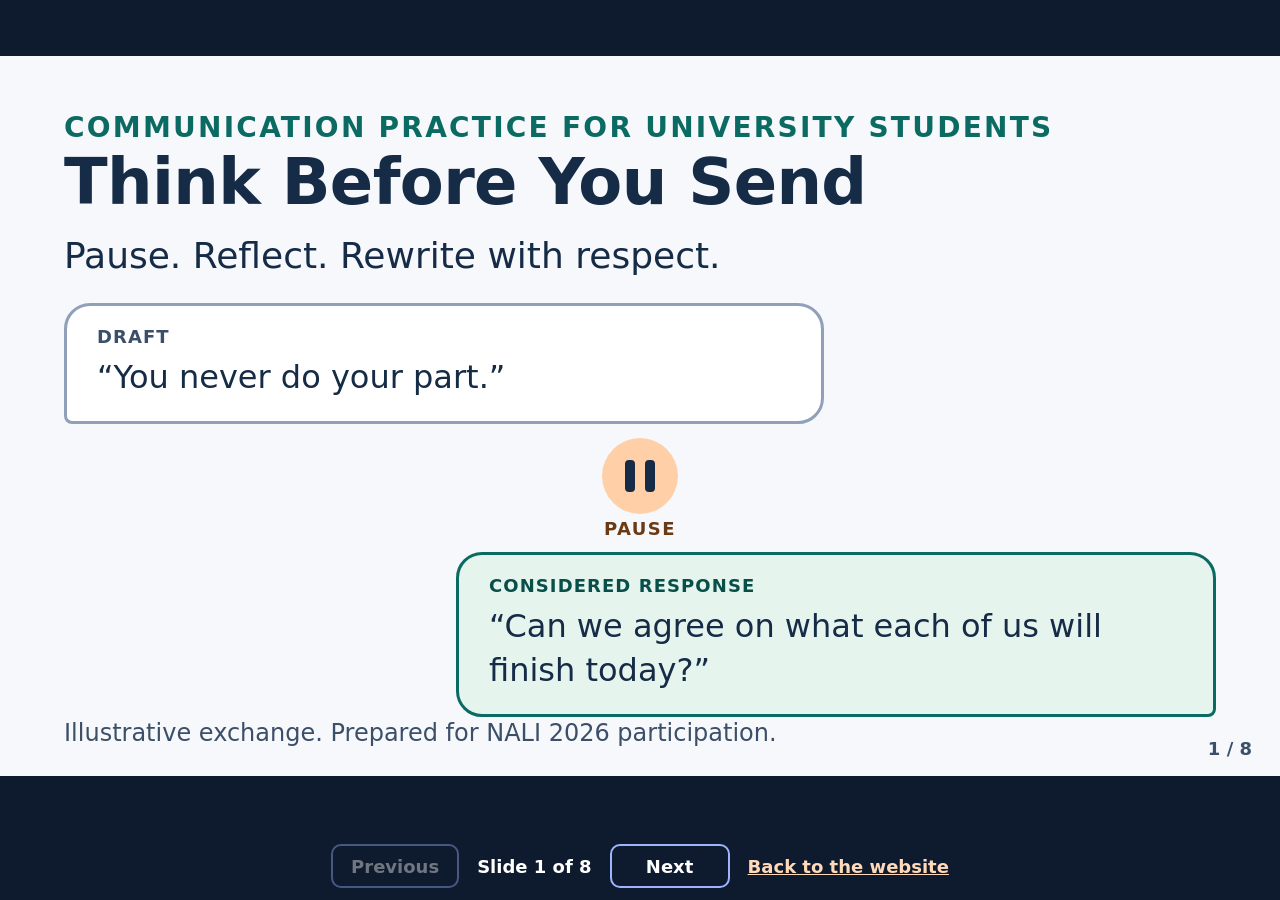
==== docs/presentation/index.html @ 8d7b40f0 "Redesign site for NALI 2026 and add browser presentation - New page structure: hero, checker, learni" ====
<!doctype html>
<html lang="en">
<head>
<meta charset="utf-8">
<meta name="viewport" content="width=device-width, initial-scale=1">
<title>Think Before You Send: NALI 2026 presentation</title>
<meta name="description" content="Eight-slide presentation: a communication practice tool for university students.">
<link rel="stylesheet" href="presentation.css">
</head>
<body>
<div class="deck">
  <div class="viewport">
    <div class="canvas" id="canvas">

      <section class="slide" aria-roledescription="slide" aria-label="Slide 1 of 8: Think Before You Send">
        <p class="kicker">Communication practice for university students</p>
        <h1>Think Before You Send</h1>
        <p style="font-size:36px;margin:12px 0 22px">Pause. Reflect. Rewrite with respect.</p>
        <div class="msg msg--draft"><small>Draft</small>&ldquo;You never do your part.&rdquo;</div>
        <div class="pause" style="align-self:center"><span class="ic"><i></i><i></i></span><b>Pause</b></div>
        <div class="msg msg--rev"><small>Considered response</small>&ldquo;Can we agree on what each of us will finish today?&rdquo;</div>
        <p class="foot">Illustrative exchange. Prepared for NALI 2026 participation.</p>
        <span class="num">1 / 8</span>
      </section>

      <section class="slide" aria-roledescription="slide" aria-label="Slide 2 of 8: The learning opportunity is before sending" hidden>
        <h2>The learning opportunity is before sending</h2>
        <div class="scenes">
          <div class="scene scene--main"><h3>Group assignment</h3><p>&ldquo;You never do your part.&rdquo; A real concern can become a personal attack.</p></div>
          <div class="scene"><h3>Peer feedback</h3><p>A warning alone does not say how to respond differently.</p></div>
          <div class="scene"><h3>Online discussion</h3><p>Reflection and revision can become a classroom activity.</p></div>
        </div>
        <p><strong>Design question:</strong> how can a wording check support learning?</p>
        <span class="num">2 / 8</span>
      </section>

      <section class="slide" aria-roledescription="slide" aria-label="Slide 3 of 8: The student does the thinking and rewriting" hidden>
        <h2>The student does the thinking and rewriting</h2>
        <div class="flow">
          <div class="step step--1"><b>Pause</b><span>Write a draft</span></div>
          <div class="step step--2"><b>Reflect</b><span>Review feedback</span></div>
          <div class="step step--3"><b>Rewrite</b><span>Your own words</span></div>
          <div class="step"><b>Recheck</b><span>Review and decide</span></div>
        </div>
        <div class="roles">
          <div class="role role--ai"><b>AI</b>offers suggestions</div>
          <div class="role role--stu"><b>Student</b>decides and writes</div>
          <div class="role role--edu"><b>Educator</b>guides discussion</div>
        </div>
        <p class="foot">Intended skills: awareness, perspective-taking, self-regulation, constructive communication.</p>
        <span class="num">3 / 8</span>
      </section>

      <section class="slide" aria-roledescription="slide" aria-label="Slide 4 of 8: Keep the concern, change the approach" hidden>
        <h2 style="margin-bottom:14px">Keep the concern. Change the approach.</h2>
        <p style="font-size:26px;margin-bottom:16px"><strong>Situation:</strong> a teammate missed an agreed deadline.</p>
        <div class="cmp">
          <div class="card">
            <h3>Draft</h3>
            <p class="q">&ldquo;You are such an idiot. You never do your part.&rdquo;</p>
            <p class="refl"><strong>Reflect:</strong> What happened? How do I feel? What do I need next?</p>
          </div>
          <div class="card card--rev">
            <h3>Possible student revision</h3>
            <p class="q">&ldquo;<mark>I'm frustrated<sup>A</sup></mark> that <mark>the slides aren't ready<sup>B</sup></mark> because our deadline is tomorrow. <mark>Can you send your section by 6 pm, or tell us what help you need?<sup>C</sup></mark>&rdquo;</p>
            <p class="legend">A feeling &middot; B situation &middot; C request</p>
          </div>
        </div>
        <p class="foot">Prepared teaching example; not participant data or a live AI response. <a href="../#try">Open the checker</a></p>
        <span class="num">4 / 8</span>
      </section>

      <section class="slide" aria-roledescription="slide" aria-label="Slide 5 of 8: Local checking, optional AI coaching" hidden>
        <h2 style="margin-bottom:18px">Local checking, optional AI coaching</h2>
        <div class="arch">
          <div class="zone zone--local">
            <h3>In your browser: local processing</h3>
            <div class="chips">
              <div class="chip">English draft<small>up to 500 characters</small></div><span class="arr" aria-hidden="true">&darr;</span>
              <div class="chip">Local classifier<small>TF-IDF + logistic regression</small></div><span class="arr" aria-hidden="true">&darr;</span>
              <div class="chip">Feedback and local tips</div>
            </div>
            <div class="static">GitHub Pages sends the website and model files. Not a draft upload.</div>
          </div>
          <div class="gap"><span>You choose</span><div class="dash"></div><span>checked draft sent</span></div>
          <div class="zone zone--ext">
            <h3>Only after a coaching request</h3>
            <div class="chips">
              <div class="chip">Cloudflare Worker<small>keeps the API key secret</small></div><span class="arr" aria-hidden="true">&darr;</span>
              <div class="chip">OpenRouter<small>passes the request on</small></div><span class="arr" aria-hidden="true">&darr;</span>
              <div class="chip">Model provider<small>returns suggestions</small></div>
            </div>
          </div>
        </div>
        <p class="note"><strong>You choose whether to request coaching.</strong> Their data-handling policies apply to requested coaching.</p>
        <span class="num">5 / 8</span>
      </section>

      <section class="slide" aria-roledescription="slide" aria-label="Slide 6 of 8: What is measured, and what is not" hidden>
        <h2 style="margin-bottom:18px">What is measured, and what is not</h2>
        <div class="evid">
          <div>
            <p class="kicker" style="margin-bottom:8px">Reported technical evaluation</p>
            <table>
              <thead><tr><th>Held-out comments</th><th>Precision</th><th>Recall</th></tr></thead>
              <tbody><tr><td class="n">97,320</td><td class="n">0.60</td><td class="n">0.53</td></tr></tbody>
            </table>
            <p class="src">At the recorded decision threshold; Civil Comments proxy labels. Source: detector README, project repository. Not reproduced for this deck.</p>
          </div>
          <div class="nm">
            <h3>Not yet measured</h3>
            <ul>
              <li>Student learning gains</li>
              <li>Behaviour change</li>
              <li>Fairness across groups</li>
            </ul>
            <p class="src" style="color:var(--warn-ink)">English prototype; private-chat and multilingual performance are unvalidated.</p>
          </div>
        </div>
        <span class="num">6 / 8</span>
      </section>

      <section class="slide" aria-roledescription="slide" aria-label="Slide 7 of 8: A classroom activity we can evaluate" hidden>
        <span class="badge">Proposed evaluation</span>
        <h2 style="margin-bottom:14px">A classroom activity we can evaluate</h2>
        <div class="strip">
          <div><b>2 min</b>Draft</div>
          <div><b>3 min</b>Review and revise</div>
          <div><b>3 min</b>Discuss</div>
          <div><b>2 min</b>Reflect</div>
        </div>
        <div class="two">
          <div><h3>Human assessment</h3><p>Clarity &middot; respect &middot; perspective &middot; actionable request</p></div>
          <div><h3>Next study</h3><p>Local feedback versus local feedback plus AI coaching, then a later unassisted task.</p></div>
        </div>
        <p class="foot">Suggested teaching timings, not a tested intervention.</p>
        <span class="num">7 / 8</span>
      </section>

      <section class="slide" aria-roledescription="slide" aria-label="Slide 8 of 8: A practice space for thoughtful communication" hidden>
        <div class="close">
          <div>
            <h1>Notice the wording. Consider the person. Choose your words.</h1>
            <p class="url">https://drmurtadha.github.io/think-before-you-send/</p>
            <p>Try Think Before You Send</p>
            <p class="foot" style="margin-top:28px">Prepared for NALI 2026 participation</p>
          </div>
          <div class="qr"><img src="qr.svg" alt="QR code linking to https://drmurtadha.github.io/think-before-you-send/"></div>
        </div>
        <span class="num">8 / 8</span>
      </section>

    </div>
  </div>

  <nav class="controls" aria-label="Slide controls">
    <button type="button" id="prev">Previous</button>
    <span class="pos" id="pos" role="status" aria-live="polite">Slide 1 of 8</span>
    <button type="button" id="next">Next</button>
    <a href="../">Back to the website</a>
  </nav>
</div>
<script src="presentation.js"></script>
</body>
</html>
---- docs/presentation/presentation.css ----
/* Think Before You Send: 16:9 browser presentation (1280 x 720 design canvas, scaled to fit). */
:root {
  --paper: #F6F8FC; --surface: #FFFFFF; --ink: #152B46; --ink-soft: #3B4F68;
  --cobalt: #294BCC; --lagoon: #0B6B63; --apricot: #FFD0A8; --apricot-ink: #6B3A12;
  --border: #8FA0B8; --focus: #1F3AA3;
  --ok-bg: #E6F4EE; --warn-bg: #FFF4DB; --warn-border: #8A5A00; --warn-ink: #5C3B00;
  --info-bg: #EAF0FD;
  --head: Manrope, "Avenir Next", "Segoe UI", system-ui, -apple-system, Arial, sans-serif;
  --body: "Source Sans 3", "Source Sans Pro", "Segoe UI", system-ui, -apple-system, Arial, sans-serif;
}
* { box-sizing: border-box; }
html, body { margin: 0; height: 100%; background: #0E1B2E; color: var(--ink); font-family: var(--body); }
:focus-visible { outline: 4px solid var(--focus); outline-offset: 3px; border-radius: 6px; }
a { color: var(--cobalt); }

.deck { height: 100vh; display: grid; grid-template-rows: 1fr auto; }
.viewport { display: flex; align-items: center; justify-content: center; overflow: hidden; min-height: 0; }
.canvas { width: 1280px; height: 720px; flex: none; transform-origin: center center; transform: scale(var(--scale, 1)); }
.slide {
  width: 1280px; height: 720px; background: var(--paper); padding: 52px 64px; position: relative; overflow: hidden;
  display: flex; flex-direction: column;
}
.slide[hidden] { display: none; }
.slide h1, .slide h2 { font-family: var(--head); font-weight: 800; margin: 0; line-height: 1.12; letter-spacing: -0.01em; }
.slide h1 { font-size: 64px; }
.slide h2 { font-size: 44px; margin-bottom: 28px; }
.slide p, .slide li { font-size: 28px; line-height: 1.4; margin: 0; }
.kicker { font: 700 20px/1 var(--head); text-transform: uppercase; letter-spacing: .08em; color: var(--lagoon); margin-bottom: 16px; }
.slide .foot { margin-top: auto; font-size: 24px; color: var(--ink-soft); }
.num { position: absolute; right: 28px; bottom: 18px; font: 600 18px/1 var(--head); color: var(--ink-soft); }

/* message bubbles (the pause motif) */
.msg { border-radius: 26px; padding: 22px 30px; max-width: 760px; font-size: 32px; line-height: 1.35; }
.msg small { display: block; font: 700 18px/1 var(--head); text-transform: uppercase; letter-spacing: .06em; margin-bottom: 10px; }
.msg--draft { background: var(--surface); border: 3px solid var(--border); border-bottom-left-radius: 8px; }
.msg--draft small { color: var(--ink-soft); }
.msg--rev { background: var(--ok-bg); border: 3px solid var(--lagoon); border-bottom-right-radius: 8px; margin-left: auto; }
.msg--rev small { color: #084F49; }
.pause { display: flex; flex-direction: column; align-items: center; gap: 6px; margin: 14px 0; }
.pause span.ic { width: 76px; height: 76px; border-radius: 50%; background: var(--apricot); display: flex; align-items: center; justify-content: center; gap: 10px; }
.pause i { width: 10px; height: 32px; border-radius: 4px; background: var(--ink); }
.pause b { font: 700 18px/1 var(--head); letter-spacing: .08em; text-transform: uppercase; color: var(--apricot-ink); }

/* slide 2 */
.scenes { display: grid; grid-template-columns: 1.5fr 1fr; grid-template-rows: 1fr 1fr; gap: 20px; flex: 1; margin-bottom: 20px; }
.scene { background: var(--surface); border: 2px solid var(--border); border-radius: 18px; padding: 22px 26px; display: flex; flex-direction: column; justify-content: center; }
.scene--main { grid-row: 1 / span 2; background: var(--info-bg); border-color: var(--cobalt); }
.scene h3 { font: 800 22px/1.2 var(--head); text-transform: uppercase; letter-spacing: .05em; color: var(--lagoon); margin: 0 0 10px; }
.scene p { font-size: 28px; }
.scene--main p { font-size: 36px; }

/* slide 3 */
.flow { display: grid; grid-template-columns: repeat(4, 1fr); gap: 22px; margin: 18px 0 30px; }
.step { border: 3px solid var(--ink); border-radius: 20px; padding: 34px 24px; background: var(--surface); }
.step b { display: block; font: 800 44px/1.1 var(--head); margin-bottom: 8px; }
.step span { font-size: 28px; color: var(--ink-soft); }
.step--1 { background: var(--apricot); } .step--2 { background: var(--info-bg); } .step--3 { background: var(--ok-bg); border-color: var(--lagoon); }
.roles { display: grid; grid-template-columns: repeat(3, 1fr); gap: 22px; margin-bottom: 24px; }
.role { border: 3px dashed var(--border); border-radius: 18px; padding: 22px 24px; font-size: 32px; }
.role b { font-family: var(--head); display: block; font-size: 24px; margin-bottom: 4px; text-transform: uppercase; letter-spacing: .05em; color: var(--ink-soft); }
.role--ai { border-color: var(--cobalt); } .role--stu { border-color: var(--lagoon); border-style: solid; background: var(--ok-bg); } .role--edu { border-color: var(--lagoon); }

/* slide 4 */
.cmp { display: grid; grid-template-columns: 1fr 1fr; gap: 28px; flex: 1; }
.card { background: var(--surface); border: 3px solid var(--border); border-radius: 20px; padding: 24px 28px; }
.card--rev { background: var(--ok-bg); border-color: var(--lagoon); }
.card h3 { font: 800 20px/1 var(--head); text-transform: uppercase; letter-spacing: .06em; margin: 0 0 14px; color: var(--ink-soft); }
.card p.q { font-size: 32px; line-height: 1.4; }
mark { background: var(--apricot); color: var(--ink); padding: 0 6px; border-radius: 4px; }
mark sup { font: 800 18px var(--head); margin-left: 3px; }
.legend { font-size: 24px !important; margin-top: 16px; line-height: 1.5 !important; }
.refl { font-size: 26px; margin: 14px 0 0; color: var(--ink-soft); }

/* slide 5 */
.arch { display: grid; grid-template-columns: 1fr .2fr 1fr; align-items: stretch; gap: 0; flex: 1; margin-bottom: 14px; }
.zone { border-radius: 22px; padding: 18px 22px; display: flex; flex-direction: column; gap: 12px; }
.zone--local { background: var(--ok-bg); border: 3px dashed var(--lagoon); }
.zone--ext { background: var(--info-bg); border: 3px dashed var(--cobalt); }
.zone h3 { font: 800 26px/1.2 var(--head); margin: 0; }
.zone--local h3 { color: #084F49; } .zone--ext h3 { color: #1B2F7A; }
.chips { display: flex; flex-direction: column; align-items: stretch; gap: 6px; }
.chip { background: var(--surface); border: 3px solid var(--ink); border-radius: 14px; padding: 10px 16px; font: 700 26px/1.15 var(--head); text-align: left; }
.chip small { display: block; font: 500 20px/1.2 var(--body); color: var(--ink-soft); margin-top: 2px; }
.arr { font: 800 26px/1 var(--head); text-align: center; }
.gap { display: flex; flex-direction: column; justify-content: center; align-items: center; text-align: center; font: 700 20px/1.2 var(--head); color: #1B2F7A; padding: 0 8px; }
.gap .dash { width: 100%; border-top: 4px dashed var(--cobalt); margin: 8px 0; }
.static { background: var(--surface); border: 2px solid var(--border); border-radius: 12px; padding: 8px 14px; font-size: 21px; line-height: 1.3; color: var(--ink-soft); margin-top: auto; }
.note { font-size: 24px !important; }

/* slide 6 */
.evid { display: grid; grid-template-columns: 1fr 1fr; gap: 36px; flex: 1; }
.evid table { border-collapse: collapse; width: 100%; background: var(--surface); }
.evid th, .evid td { border: 2px solid var(--border); padding: 18px 18px; font-size: 28px; text-align: left; }
.evid th { background: var(--info-bg); font-family: var(--head); }
.evid td.n { font: 800 48px var(--head); padding-block: 26px; }
.nm { align-self: start; background: var(--warn-bg); border: 3px solid var(--warn-border); color: var(--warn-ink); border-radius: 18px; padding: 22px 26px; }
.nm h3 { font: 800 26px/1.2 var(--head); margin: 0 0 12px; }
.nm li { font-size: 28px; margin-bottom: 8px; }
.nm ul { margin: 0; padding-left: 28px; }
.src { font-size: 22px !important; color: var(--ink-soft); margin-top: 14px; line-height: 1.35 !important; }

/* slide 7 */
.strip { display: grid; grid-template-columns: repeat(4, 1fr); gap: 20px; margin: 10px 0 36px; }
.strip div { background: var(--surface); border: 3px solid var(--border); border-radius: 18px; padding: 28px 22px; font-size: 30px; }
.strip b { display: block; font: 800 60px/1.1 var(--head); margin-bottom: 6px; }
.badge { display: inline-block; font: 800 20px/1 var(--head); text-transform: uppercase; letter-spacing: .06em; background: var(--warn-bg); color: var(--warn-ink); border: 2px solid var(--warn-border); border-radius: 8px; padding: 8px 12px; margin-bottom: 16px; align-self: flex-start; }
.two { display: grid; grid-template-columns: 1fr 1fr; gap: 28px; }
.two h3 { font: 800 28px/1.2 var(--head); margin: 0 0 10px; }
.two p { font-size: 30px; }

/* slide 8 */
.close { display: grid; grid-template-columns: 1fr 340px; gap: 48px; align-items: center; flex: 1; }
.close h1 { font-size: 56px; }
.url { font: 700 30px/1.3 var(--head); color: var(--cobalt); word-break: break-all; margin: 34px 0 10px; }
.qr { width: 340px; height: 340px; background: #fff; border: 3px solid var(--border); border-radius: 18px; padding: 12px; }
.qr img { width: 100%; height: 100%; display: block; }

/* controls */
.controls {
  display: flex; align-items: center; justify-content: center; gap: 18px; padding: 12px 16px; background: #0E1B2E; color: #fff; font: 600 18px var(--head);
}
.controls button {
  font: 700 18px var(--head); min-height: 44px; min-width: 120px; padding: 8px 18px; border-radius: 10px; border: 2px solid #9DB4FF; background: transparent; color: #fff; cursor: pointer;
}
.controls button:hover:not(:disabled) { background: #1B2F7A; }
.controls button:disabled { opacity: .4; cursor: default; }
.controls a { color: #FFD9B8; }
.controls .pos { min-width: 90px; text-align: center; }

@media print {
  @page { size: 1280px 720px; margin: 0; }
  html, body { background: #fff; height: auto; }
  .deck { display: block; height: auto; }
  .viewport { display: block; overflow: visible; }
  .canvas { transform: none !important; width: 1280px; height: auto; }
  .slide, .slide[hidden] { display: flex !important; break-after: page; page-break-after: always; }
  .slide:last-child { break-after: auto; page-break-after: auto; }
  .controls { display: none !important; }
}
@media (prefers-reduced-motion: reduce) { * { transition: none !important; animation: none !important; } }
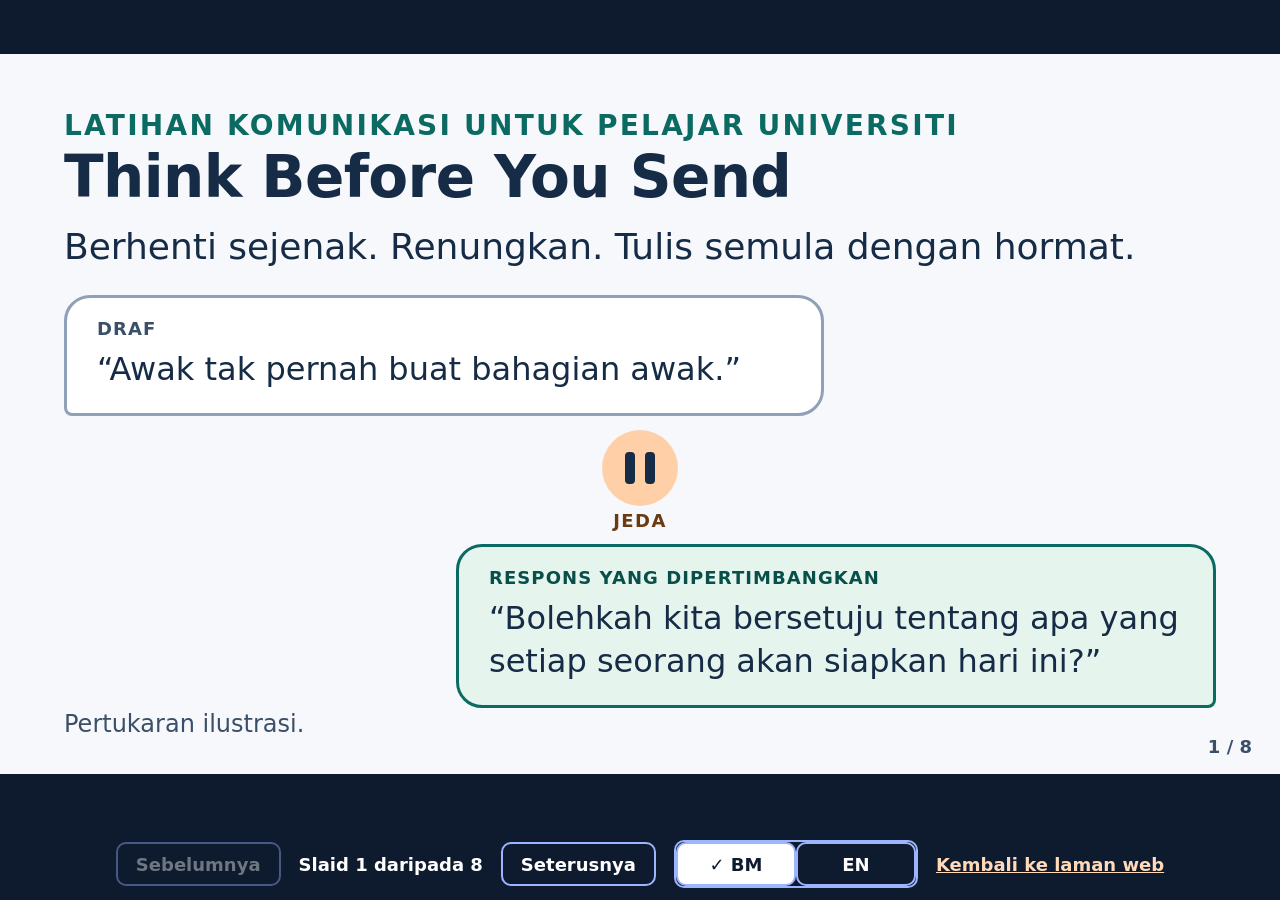
==== commit 0e455d2e: "Make the site and presentation bilingual (Bahasa Melayu and English) - One page and one central dict" ====
--- a/docs/presentation/index.html
+++ b/docs/presentation/index.html
@@ -1,10 +1,10 @@
 <!doctype html>
-<html lang="en">
+<html lang="ms-MY" data-title-key="meta.deck.title">
 <head>
 <meta charset="utf-8">
 <meta name="viewport" content="width=device-width, initial-scale=1">
-<title>Think Before You Send: NALI 2026 presentation</title>
-<meta name="description" content="Eight-slide presentation: a communication practice tool for university students.">
+<title>Think Before You Send: pembentangan NALI 2026</title>
+<meta name="description" content="Pembentangan lapan slaid: alat latihan komunikasi untuk pelajar universiti.">
 <link rel="stylesheet" href="presentation.css">
 </head>
 <body>
@@ -12,140 +12,142 @@
   <div class="viewport">
     <div class="canvas" id="canvas">
 
-      <section class="slide" aria-roledescription="slide" aria-label="Slide 1 of 8: Think Before You Send">
-        <p class="kicker">Communication practice for university students</p>
+      <section class="slide" aria-roledescription="slide" data-title-literal="Think Before You Send">
+        <p class="kicker" data-i18n="deck.s1.kicker"></p>
         <h1>Think Before You Send</h1>
-        <p style="font-size:36px;margin:12px 0 22px">Pause. Reflect. Rewrite with respect.</p>
-        <div class="msg msg--draft"><small>Draft</small>&ldquo;You never do your part.&rdquo;</div>
-        <div class="pause" style="align-self:center"><span class="ic"><i></i><i></i></span><b>Pause</b></div>
-        <div class="msg msg--rev"><small>Considered response</small>&ldquo;Can we agree on what each of us will finish today?&rdquo;</div>
-        <p class="foot">Illustrative exchange. Prepared for NALI 2026 participation.</p>
+        <p class="tagline" data-i18n="deck.s1.tagline"></p>
+        <div class="msg msg--draft"><small data-i18n="deck.s1.draftLabel"></small><span data-i18n="deck.s1.draft"></span></div>
+        <div class="pause" style="align-self:center"><span class="ic"><i></i><i></i></span><b data-i18n="deck.s1.pause"></b></div>
+        <div class="msg msg--rev"><small data-i18n="deck.s1.revLabel"></small><span data-i18n="deck.s1.rev"></span></div>
+        <p class="foot" data-i18n="deck.s1.foot"></p>
         <span class="num">1 / 8</span>
       </section>
 
-      <section class="slide" aria-roledescription="slide" aria-label="Slide 2 of 8: The learning opportunity is before sending" hidden>
-        <h2>The learning opportunity is before sending</h2>
+      <section class="slide" aria-roledescription="slide" data-title-key="deck.s2.title" hidden>
+        <h2 data-i18n="deck.s2.title"></h2>
         <div class="scenes">
-          <div class="scene scene--main"><h3>Group assignment</h3><p>&ldquo;You never do your part.&rdquo; A real concern can become a personal attack.</p></div>
-          <div class="scene"><h3>Peer feedback</h3><p>A warning alone does not say how to respond differently.</p></div>
-          <div class="scene"><h3>Online discussion</h3><p>Reflection and revision can become a classroom activity.</p></div>
+          <div class="scene scene--main"><h3 data-i18n="deck.s2.c1h"></h3><p data-i18n="deck.s2.c1p"></p></div>
+          <div class="scene"><h3 data-i18n="deck.s2.c2h"></h3><p data-i18n="deck.s2.c2p"></p></div>
+          <div class="scene"><h3 data-i18n="deck.s2.c3h"></h3><p data-i18n="deck.s2.c3p"></p></div>
         </div>
-        <p><strong>Design question:</strong> how can a wording check support learning?</p>
+        <p data-i18n="deck.s2.q"></p>
         <span class="num">2 / 8</span>
       </section>
 
-      <section class="slide" aria-roledescription="slide" aria-label="Slide 3 of 8: The student does the thinking and rewriting" hidden>
-        <h2>The student does the thinking and rewriting</h2>
+      <section class="slide" aria-roledescription="slide" data-title-key="deck.s3.title" hidden>
+        <h2 data-i18n="deck.s3.title"></h2>
         <div class="flow">
-          <div class="step step--1"><b>Pause</b><span>Write a draft</span></div>
-          <div class="step step--2"><b>Reflect</b><span>Review feedback</span></div>
-          <div class="step step--3"><b>Rewrite</b><span>Your own words</span></div>
-          <div class="step"><b>Recheck</b><span>Review and decide</span></div>
+          <div class="step step--1"><b data-i18n="deck.s3.1t"></b><span data-i18n="deck.s3.1d"></span></div>
+          <div class="step step--2"><b data-i18n="deck.s3.2t"></b><span data-i18n="deck.s3.2d"></span></div>
+          <div class="step step--3"><b data-i18n="deck.s3.3t"></b><span data-i18n="deck.s3.3d"></span></div>
+          <div class="step"><b data-i18n="deck.s3.4t"></b><span data-i18n="deck.s3.4d"></span></div>
         </div>
         <div class="roles">
-          <div class="role role--ai"><b>AI</b>offers suggestions</div>
-          <div class="role role--stu"><b>Student</b>decides and writes</div>
-          <div class="role role--edu"><b>Educator</b>guides discussion</div>
+          <div class="role role--ai"><b data-i18n="deck.s3.r1h"></b><span data-i18n="deck.s3.r1p"></span></div>
+          <div class="role role--stu"><b data-i18n="deck.s3.r2h"></b><span data-i18n="deck.s3.r2p"></span></div>
+          <div class="role role--edu"><b data-i18n="deck.s3.r3h"></b><span data-i18n="deck.s3.r3p"></span></div>
         </div>
-        <p class="foot">Intended skills: awareness, perspective-taking, self-regulation, constructive communication.</p>
+        <p class="foot" data-i18n="deck.s3.foot"></p>
         <span class="num">3 / 8</span>
       </section>
 
-      <section class="slide" aria-roledescription="slide" aria-label="Slide 4 of 8: Keep the concern, change the approach" hidden>
-        <h2 style="margin-bottom:14px">Keep the concern. Change the approach.</h2>
-        <p style="font-size:26px;margin-bottom:16px"><strong>Situation:</strong> a teammate missed an agreed deadline.</p>
+      <section class="slide" aria-roledescription="slide" data-title-key="deck.s4.title" hidden>
+        <h2 style="margin-bottom:14px" data-i18n="deck.s4.title"></h2>
+        <p class="sit" data-i18n="deck.s4.situation"></p>
         <div class="cmp">
           <div class="card">
-            <h3>Draft</h3>
-            <p class="q">&ldquo;You are such an idiot. You never do your part.&rdquo;</p>
-            <p class="refl"><strong>Reflect:</strong> What happened? How do I feel? What do I need next?</p>
+            <h3 data-i18n="deck.s4.draftLabel"></h3>
+            <p class="q" lang="en">&ldquo;You are such an idiot. You never do your part.&rdquo;</p>
+            <p class="gloss" data-i18n="deck.s4.glossDraft" data-i18n-hide-empty></p>
+            <p class="refl" data-i18n="deck.s4.reflect"></p>
           </div>
           <div class="card card--rev">
-            <h3>Possible student revision</h3>
-            <p class="q">&ldquo;<mark>I'm frustrated<sup>A</sup></mark> that <mark>the slides aren't ready<sup>B</sup></mark> because our deadline is tomorrow. <mark>Can you send your section by 6 pm, or tell us what help you need?<sup>C</sup></mark>&rdquo;</p>
-            <p class="legend">A feeling &middot; B situation &middot; C request</p>
+            <h3 data-i18n="deck.s4.revLabel"></h3>
+            <p class="q q--sm" lang="en">&ldquo;<mark>I'm frustrated<sup>A</sup></mark> that <mark>the slides aren't ready<sup>B</sup></mark> because our deadline is tomorrow. <mark>Can you send your section by 6 pm, or tell us what help you need?<sup>C</sup></mark>&rdquo;</p>
+            <p class="gloss" data-i18n="deck.s4.glossRev" data-i18n-hide-empty></p>
+            <p class="legend" data-i18n="deck.s4.legend"></p>
           </div>
         </div>
-        <p class="foot">Prepared teaching example; not participant data or a live AI response. <a href="../#try">Open the checker</a></p>
+        <p class="foot"><span data-i18n="deck.s4.foot"></span> <a href="../#try" data-i18n="deck.s4.link"></a></p>
         <span class="num">4 / 8</span>
       </section>
 
-      <section class="slide" aria-roledescription="slide" aria-label="Slide 5 of 8: Local checking, optional AI coaching" hidden>
-        <h2 style="margin-bottom:18px">Local checking, optional AI coaching</h2>
+      <section class="slide" aria-roledescription="slide" data-title-key="deck.s5.title" hidden>
+        <h2 style="margin-bottom:18px" data-i18n="deck.s5.title"></h2>
         <div class="arch">
           <div class="zone zone--local">
-            <h3>In your browser: local processing</h3>
+            <h3 data-i18n="deck.s5.localH"></h3>
             <div class="chips">
-              <div class="chip">English draft<small>up to 500 characters</small></div><span class="arr" aria-hidden="true">&darr;</span>
-              <div class="chip">Local classifier<small>TF-IDF + logistic regression</small></div><span class="arr" aria-hidden="true">&darr;</span>
-              <div class="chip">Feedback and local tips</div>
+              <div class="chip"><span data-i18n="deck.s5.c1"></span><small data-i18n="deck.s5.c1s"></small></div><span class="arr" aria-hidden="true">&darr;</span>
+              <div class="chip"><span data-i18n="deck.s5.c2"></span><small data-i18n="deck.s5.c2s"></small></div><span class="arr" aria-hidden="true">&darr;</span>
+              <div class="chip"><span data-i18n="deck.s5.c3"></span></div>
             </div>
-            <div class="static">GitHub Pages sends the website and model files. Not a draft upload.</div>
+            <div class="static" data-i18n="deck.s5.static"></div>
           </div>
-          <div class="gap"><span>You choose</span><div class="dash"></div><span>checked draft sent</span></div>
+          <div class="gap"><span data-i18n="deck.s5.gap1"></span><div class="dash"></div><span data-i18n="deck.s5.gap2"></span></div>
           <div class="zone zone--ext">
-            <h3>Only after a coaching request</h3>
+            <h3 data-i18n="deck.s5.extH"></h3>
             <div class="chips">
-              <div class="chip">Cloudflare Worker<small>keeps the API key secret</small></div><span class="arr" aria-hidden="true">&darr;</span>
-              <div class="chip">OpenRouter<small>passes the request on</small></div><span class="arr" aria-hidden="true">&darr;</span>
-              <div class="chip">Model provider<small>returns suggestions</small></div>
+              <div class="chip"><span data-i18n="deck.s5.e1"></span><small data-i18n="deck.s5.e1s"></small></div><span class="arr" aria-hidden="true">&darr;</span>
+              <div class="chip"><span data-i18n="deck.s5.e2"></span><small data-i18n="deck.s5.e2s"></small></div><span class="arr" aria-hidden="true">&darr;</span>
+              <div class="chip"><span data-i18n="deck.s5.e3"></span><small data-i18n="deck.s5.e3s"></small></div>
             </div>
           </div>
         </div>
-        <p class="note"><strong>You choose whether to request coaching.</strong> Their data-handling policies apply to requested coaching.</p>
+        <p class="note" data-i18n="deck.s5.note"></p>
         <span class="num">5 / 8</span>
       </section>
 
-      <section class="slide" aria-roledescription="slide" aria-label="Slide 6 of 8: What is measured, and what is not" hidden>
-        <h2 style="margin-bottom:18px">What is measured, and what is not</h2>
+      <section class="slide" aria-roledescription="slide" data-title-key="deck.s6.title" hidden>
+        <h2 style="margin-bottom:18px" data-i18n="deck.s6.title"></h2>
         <div class="evid">
           <div>
-            <p class="kicker" style="margin-bottom:8px">Reported technical evaluation</p>
+            <p class="kicker" style="margin-bottom:8px" data-i18n="deck.s6.kicker"></p>
             <table>
-              <thead><tr><th>Held-out comments</th><th>Precision</th><th>Recall</th></tr></thead>
+              <thead><tr><th data-i18n="deck.s6.h1"></th><th data-i18n="deck.s6.h2"></th><th data-i18n="deck.s6.h3"></th></tr></thead>
               <tbody><tr><td class="n">97,320</td><td class="n">0.60</td><td class="n">0.53</td></tr></tbody>
             </table>
-            <p class="src">At the recorded decision threshold; Civil Comments proxy labels. Source: detector README, project repository. Not reproduced for this deck.</p>
+            <p class="src" data-i18n="deck.s6.src"></p>
           </div>
           <div class="nm">
-            <h3>Not yet measured</h3>
+            <h3 data-i18n="deck.s6.nmH"></h3>
             <ul>
-              <li>Student learning gains</li>
-              <li>Behaviour change</li>
-              <li>Fairness across groups</li>
+              <li data-i18n="deck.s6.nm1"></li>
+              <li data-i18n="deck.s6.nm2"></li>
+              <li data-i18n="deck.s6.nm3"></li>
             </ul>
-            <p class="src" style="color:var(--warn-ink)">English prototype; private-chat and multilingual performance are unvalidated.</p>
+            <p class="src" style="color:var(--warn-ink)" data-i18n="deck.s6.nmNote"></p>
           </div>
         </div>
         <span class="num">6 / 8</span>
       </section>
 
-      <section class="slide" aria-roledescription="slide" aria-label="Slide 7 of 8: A classroom activity we can evaluate" hidden>
-        <span class="badge">Proposed evaluation</span>
-        <h2 style="margin-bottom:14px">A classroom activity we can evaluate</h2>
+      <section class="slide" aria-roledescription="slide" data-title-key="deck.s7.title" hidden>
+        <span class="badge" data-i18n="deck.s7.badge"></span>
+        <h2 style="margin-bottom:14px" data-i18n="deck.s7.title"></h2>
         <div class="strip">
-          <div><b>2 min</b>Draft</div>
-          <div><b>3 min</b>Review and revise</div>
-          <div><b>3 min</b>Discuss</div>
-          <div><b>2 min</b>Reflect</div>
+          <div><b>2 <span data-i18n="act.min"></span></b><span data-i18n="act.1"></span></div>
+          <div><b>3 <span data-i18n="act.min"></span></b><span data-i18n="act.2"></span></div>
+          <div><b>3 <span data-i18n="act.min"></span></b><span data-i18n="act.3"></span></div>
+          <div><b>2 <span data-i18n="act.min"></span></b><span data-i18n="act.4"></span></div>
         </div>
         <div class="two">
-          <div><h3>Human assessment</h3><p>Clarity &middot; respect &middot; perspective &middot; actionable request</p></div>
-          <div><h3>Next study</h3><p>Local feedback versus local feedback plus AI coaching, then a later unassisted task.</p></div>
+          <div><h3 data-i18n="deck.s7.humanH"></h3><p data-i18n="deck.s7.humanP"></p></div>
+          <div><h3 data-i18n="deck.s7.nextH"></h3><p data-i18n="deck.s7.nextP"></p></div>
         </div>
-        <p class="foot">Suggested teaching timings, not a tested intervention.</p>
+        <p class="foot" data-i18n="deck.s7.foot"></p>
         <span class="num">7 / 8</span>
       </section>
 
-      <section class="slide" aria-roledescription="slide" aria-label="Slide 8 of 8: A practice space for thoughtful communication" hidden>
+      <section class="slide" aria-roledescription="slide" data-title-key="deck.s8.title" hidden>
         <div class="close">
           <div>
-            <h1>Notice the wording. Consider the person. Choose your words.</h1>
+            <h1 data-i18n="deck.s8.title"></h1>
             <p class="url">https://drmurtadha.github.io/think-before-you-send/</p>
-            <p>Try Think Before You Send</p>
-            <p class="foot" style="margin-top:28px">Prepared for NALI 2026 participation</p>
+            <p data-i18n="deck.s8.try"></p>
+            <p class="foot" style="margin-top:28px" data-i18n="deck.s8.foot"></p>
           </div>
-          <div class="qr"><img src="qr.svg" alt="QR code linking to https://drmurtadha.github.io/think-before-you-send/"></div>
+          <div class="qr"><img src="qr.svg" alt="" data-i18n-attr="alt:deck.s8.qrAlt"></div>
         </div>
         <span class="num">8 / 8</span>
       </section>
@@ -153,13 +155,19 @@
     </div>
   </div>
 
-  <nav class="controls" aria-label="Slide controls">
-    <button type="button" id="prev">Previous</button>
-    <span class="pos" id="pos" role="status" aria-live="polite">Slide 1 of 8</span>
-    <button type="button" id="next">Next</button>
-    <a href="../">Back to the website</a>
+  <nav class="controls" aria-label="Kawalan slaid" data-i18n-attr="aria-label:deck.controls">
+    <button type="button" id="prev" data-i18n="deck.prev"></button>
+    <span class="pos" id="pos" role="status" aria-live="polite"></span>
+    <button type="button" id="next" data-i18n="deck.next"></button>
+    <div class="lang-switch" role="group" data-i18n-attr="aria-label:lang.group" aria-label="Bahasa / Language">
+      <button type="button" class="lang-btn" data-set-lang="ms" lang="ms" aria-label="Bahasa Melayu" aria-pressed="true"><span aria-hidden="true">BM</span></button>
+      <button type="button" class="lang-btn" data-set-lang="en" lang="en" aria-label="English" aria-pressed="false"><span aria-hidden="true">EN</span></button>
+    </div>
+    <a href="../" data-i18n="deck.back"></a>
   </nav>
 </div>
+<script src="../assets/js/i18n.js"></script>
+<script src="../assets/js/lang.js"></script>
 <script src="presentation.js"></script>
 </body>
 </html>
--- a/docs/presentation/presentation.css
+++ b/docs/presentation/presentation.css
@@ -72,7 +72,7 @@
 .refl { font-size: 26px; margin: 14px 0 0; color: var(--ink-soft); }
 
 /* slide 5 */
-.arch { display: grid; grid-template-columns: 1fr .2fr 1fr; align-items: stretch; gap: 0; flex: 1; margin-bottom: 14px; }
+.arch { display: grid; grid-template-columns: 1fr .3fr 1fr; align-items: stretch; gap: 0; flex: 1; margin-bottom: 14px; }
 .zone { border-radius: 22px; padding: 18px 22px; display: flex; flex-direction: column; gap: 12px; }
 .zone--local { background: var(--ok-bg); border: 3px dashed var(--lagoon); }
 .zone--ext { background: var(--info-bg); border: 3px dashed var(--cobalt); }
@@ -138,3 +138,27 @@
   .controls { display: none !important; }
 }
 @media (prefers-reduced-motion: reduce) { * { transition: none !important; animation: none !important; } }
+
+/* ---- bilingual additions ---- */
+.slide .tagline { font-size: 36px; margin: 12px 0 22px; }
+.slide .sit { font-size: 26px; margin-bottom: 16px; }
+.card p.q--sm { font-size: 26px; line-height: 1.4; }
+.card .gloss, .gloss { font-size: 20px; color: var(--ink-soft); font-style: italic; line-height: 1.35; margin-top: 10px; }
+.card .gloss[hidden] { display: none; }
+.slide .legend { font-size: 22px; margin-top: 10px; line-height: 1.4; }
+.card .refl { font-size: 24px; margin: 12px 0 0; color: var(--ink-soft); }
+.slide .note { font-size: 24px; }
+.msg span { display: block; }
+.controls { flex-wrap: wrap; }
+.lang-switch { display: inline-flex; border: 2px solid #9DB4FF; border-radius: 10px; overflow: hidden; }
+.lang-btn { font: 700 18px/1 var(--head); min-width: 56px; min-height: 44px; padding: 8px 14px; background: transparent; color: #fff; border: 0; cursor: pointer; }
+.lang-btn + .lang-btn { border-left: 2px solid #9DB4FF; }
+.lang-btn:hover { background: #1B2F7A; }
+.lang-btn[aria-pressed="true"] { background: #fff; color: #0E1B2E; }
+.lang-btn[aria-pressed="true"]::before { content: "\2713\00a0"; }
+.lang-btn:focus-visible { outline-offset: -4px; outline-color: #FFD9B8; }
+html[lang="ms-MY"] .slide h1 { font-size: 58px; }
+html[lang="ms-MY"] .slide h2 { font-size: 40px; }
+html[lang="ms-MY"] .close h1 { font-size: 48px; }
+@media print { .lang-switch { display: none !important; } }
+html[lang="ms-MY"] .two p { font-size: 26px; }
